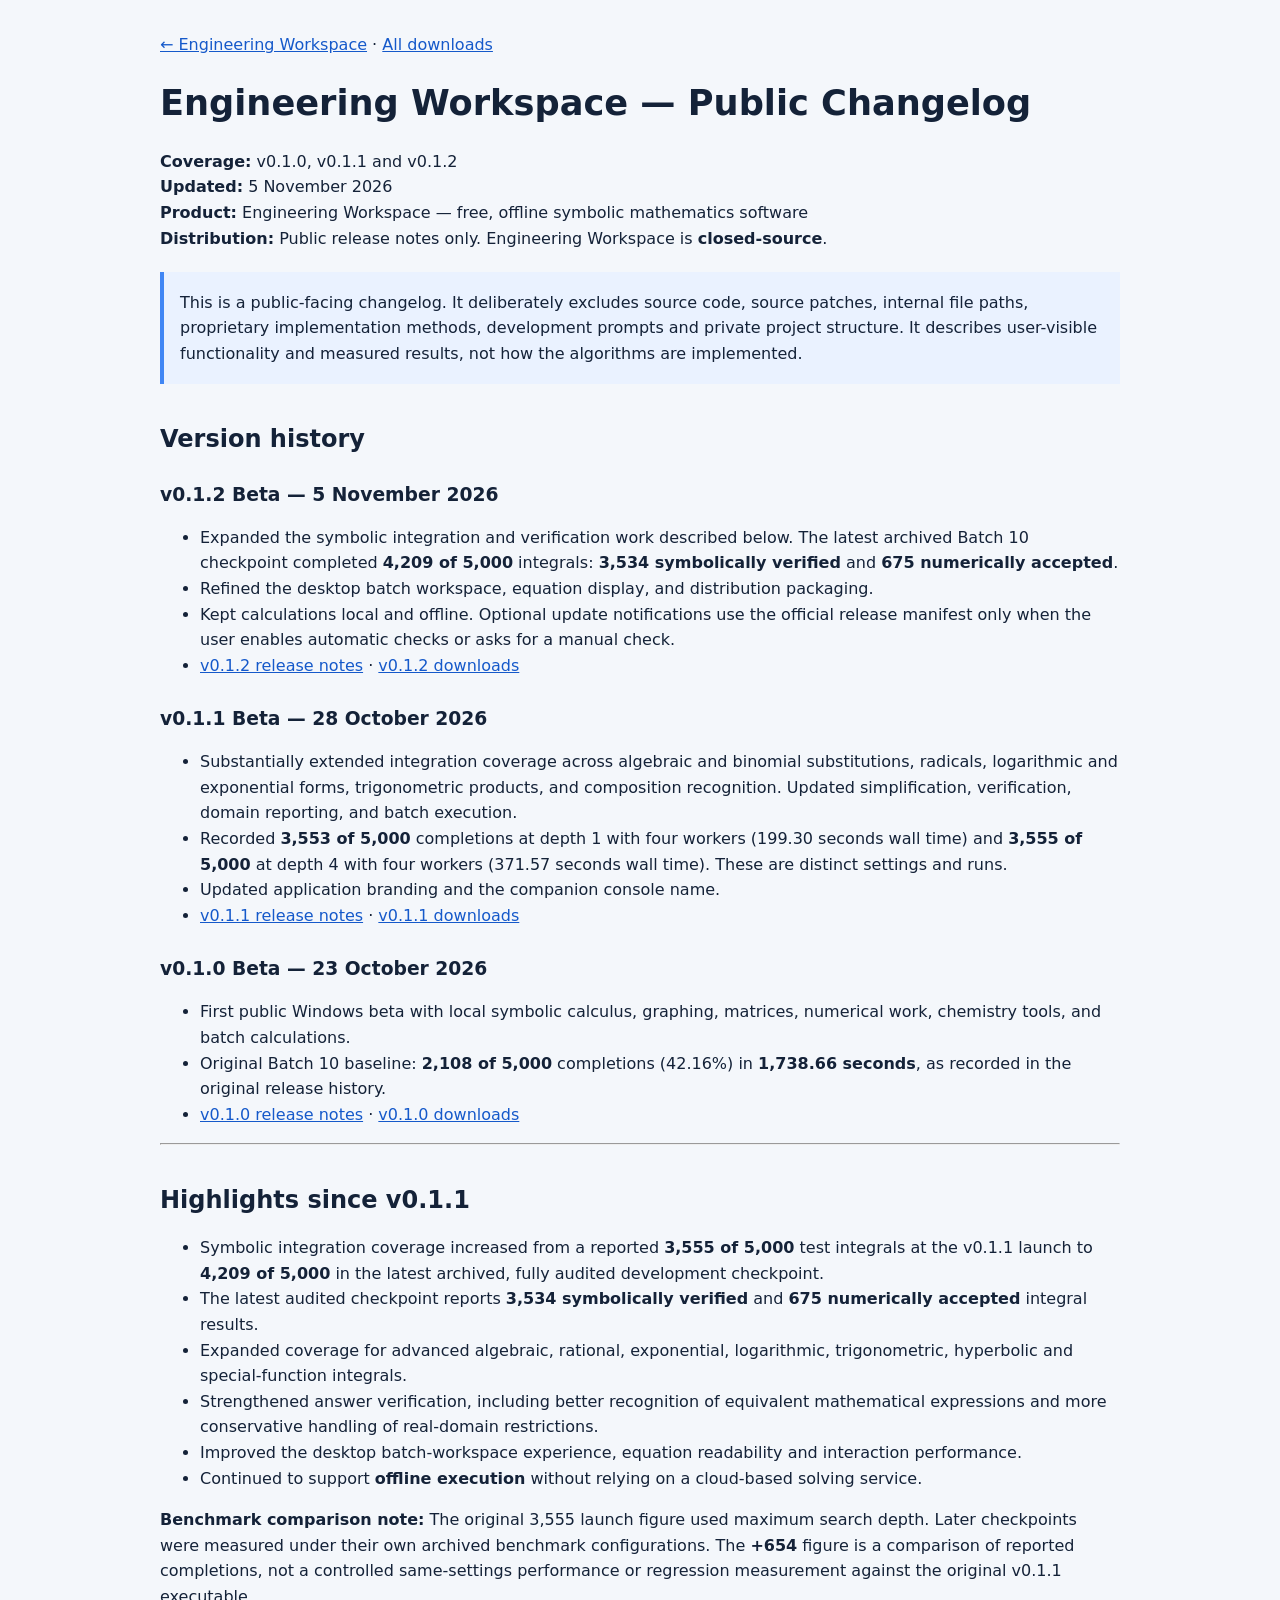
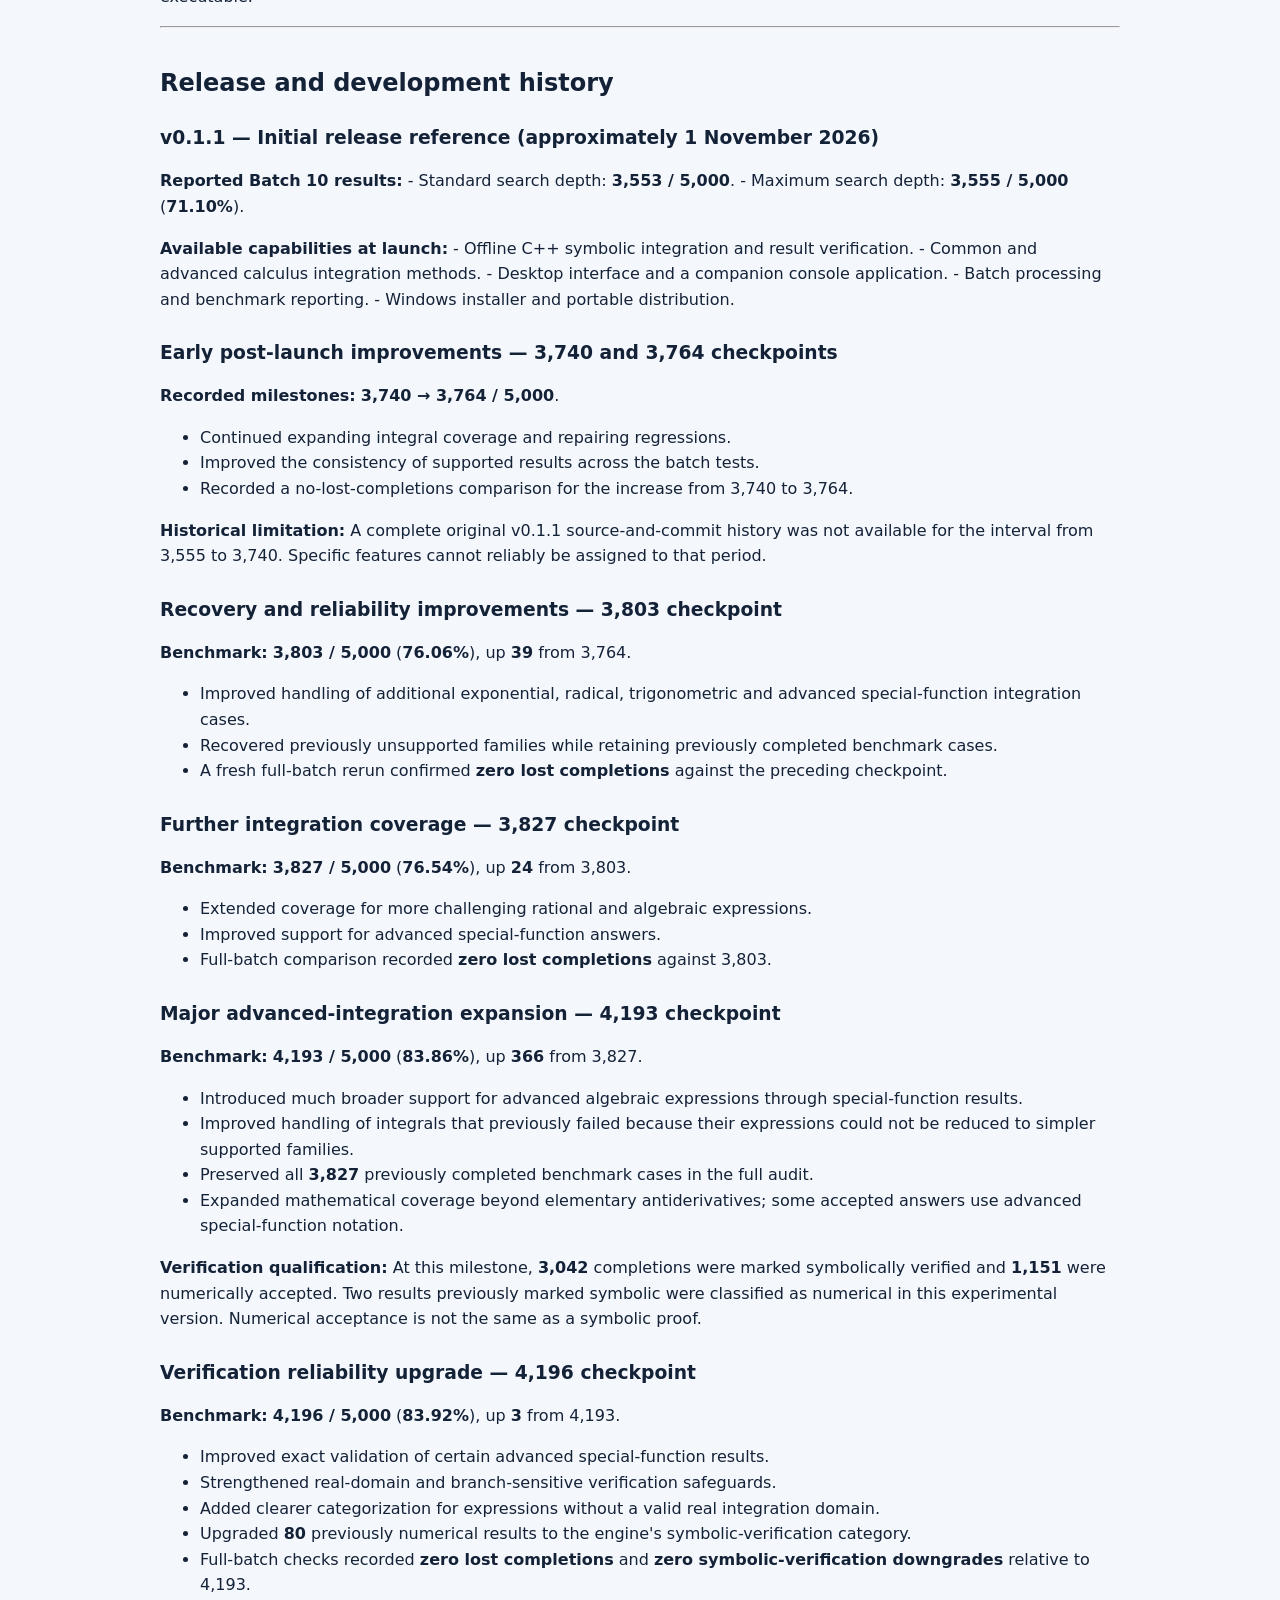
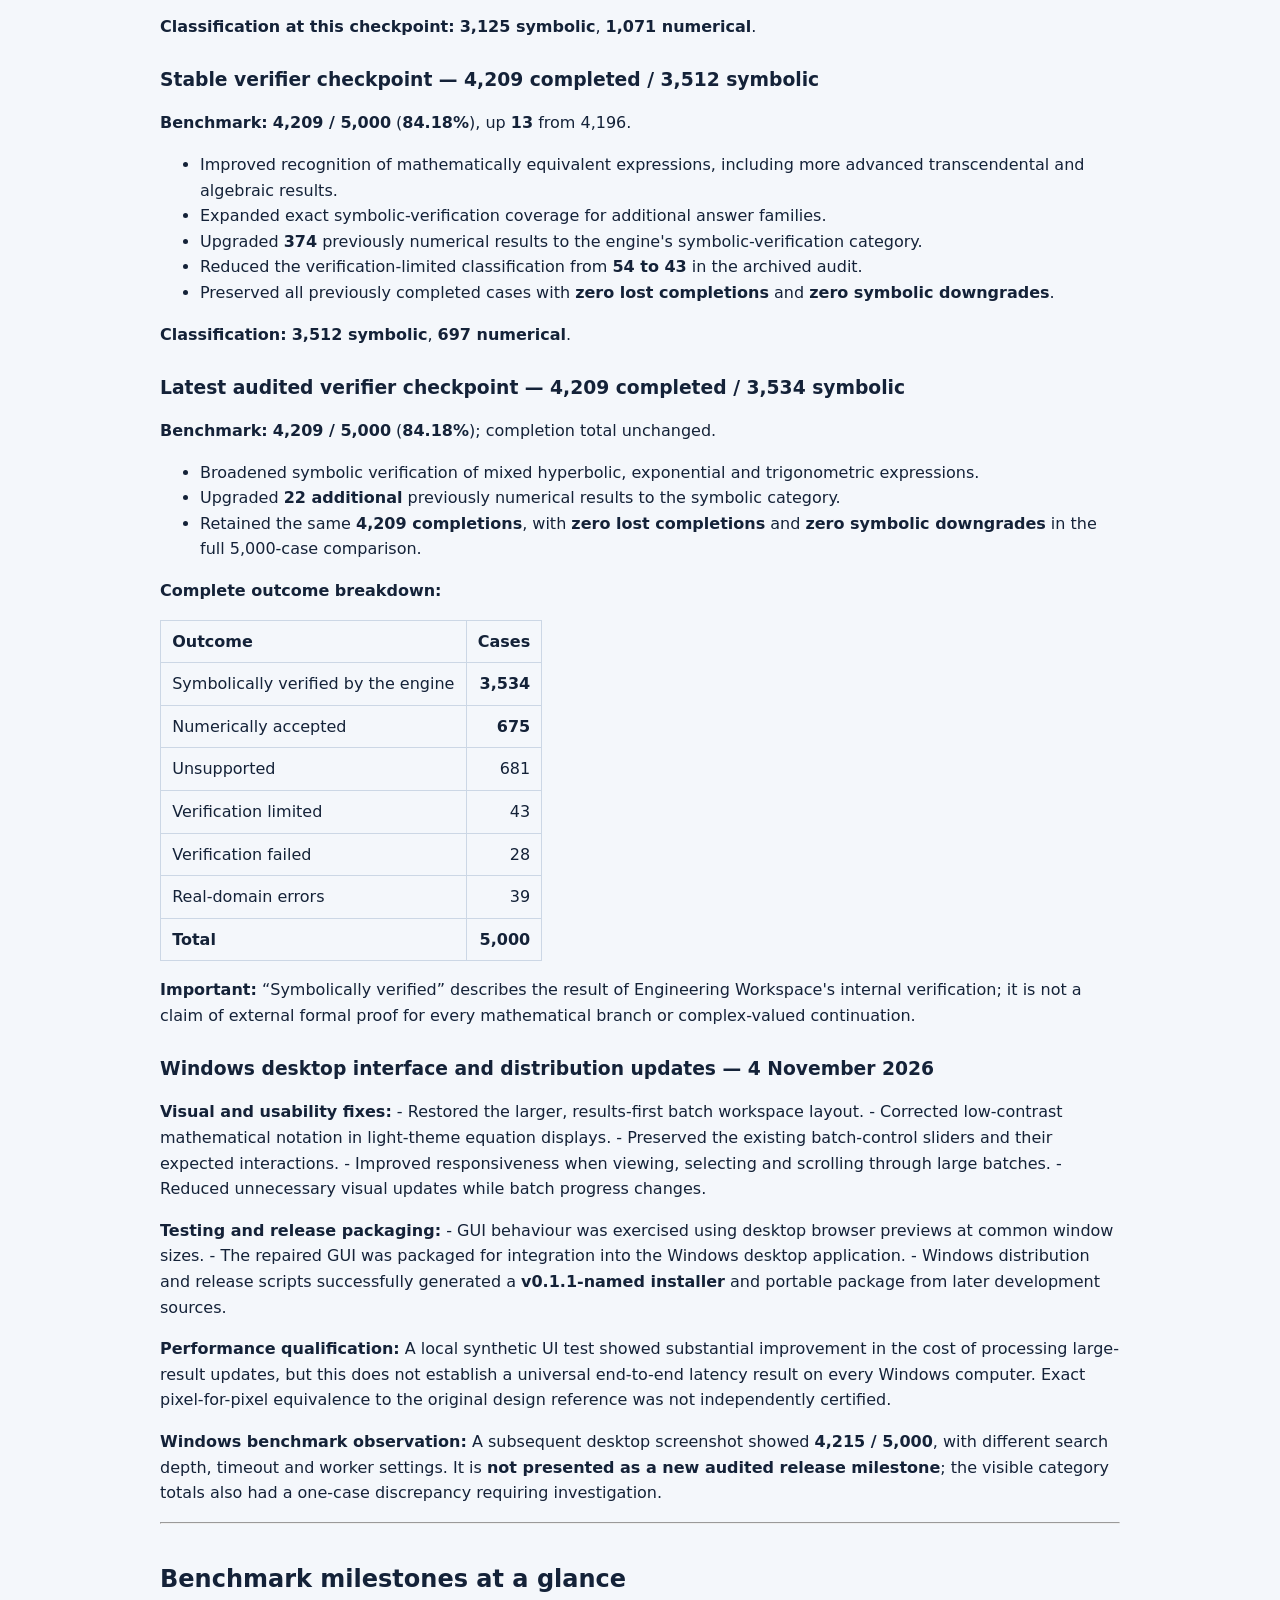
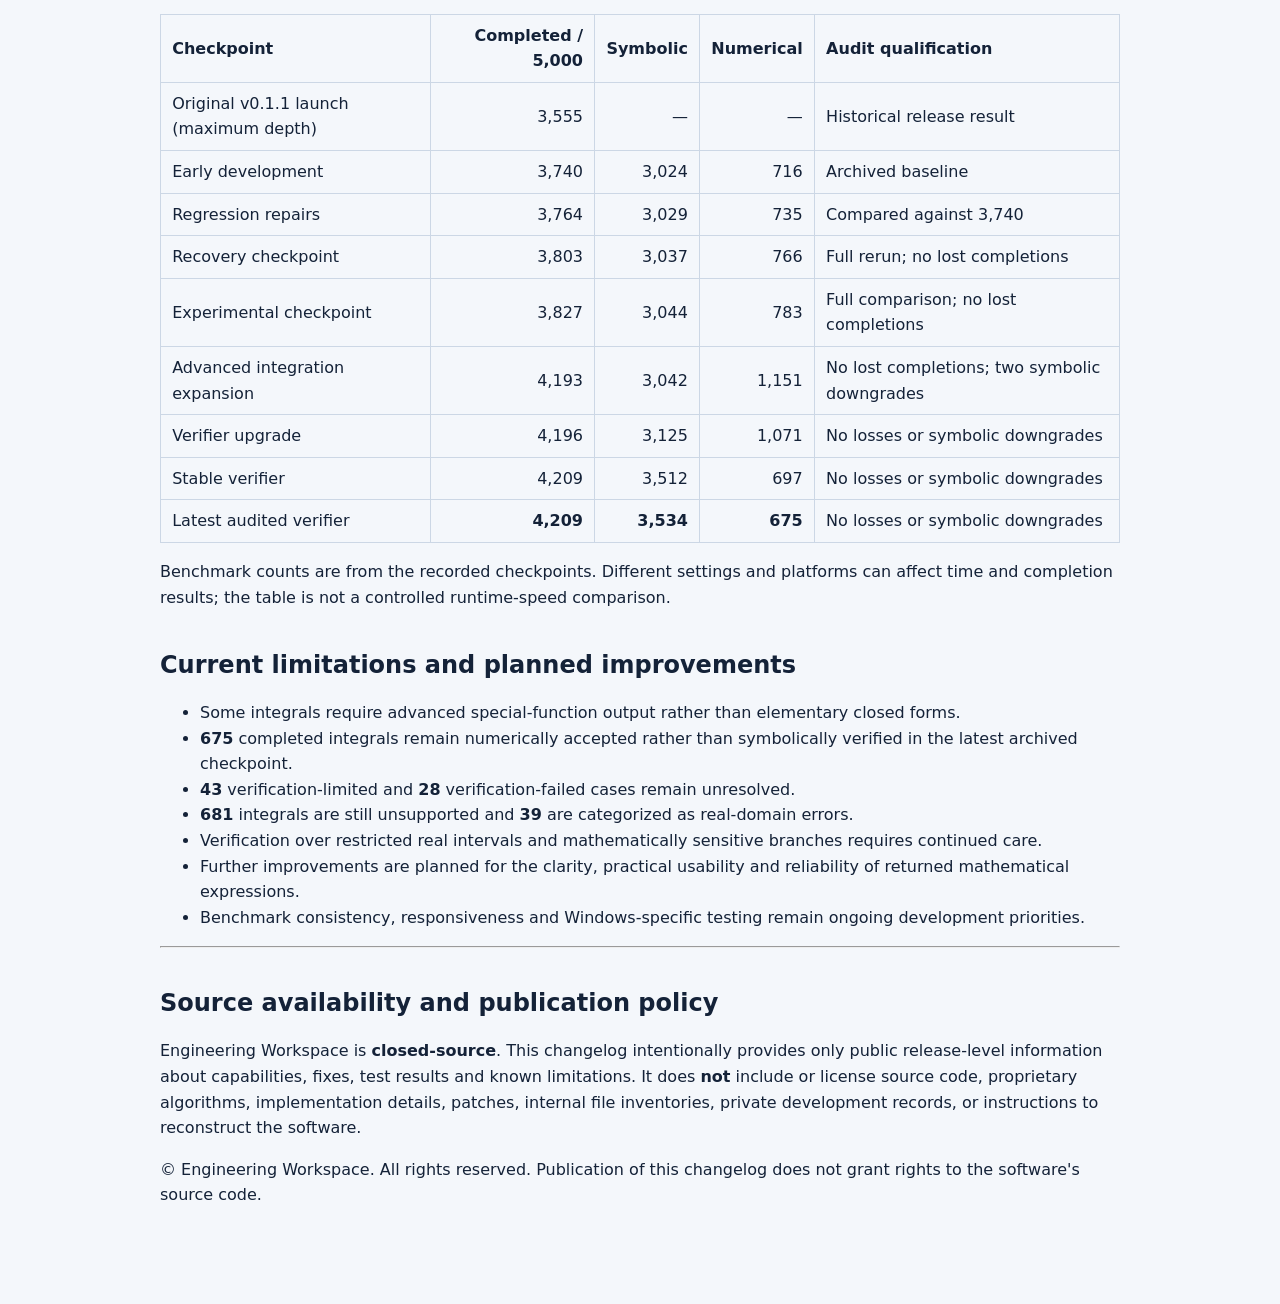
==== docs/changelog/index.html @ 8492013a "Publish complete three-version changelog page" ====
<!doctype html><html lang="en"><head><meta charset="utf-8">
<meta name="viewport" content="width=device-width, initial-scale=1">
<title>Engineering Workspace version history</title>
<meta name="description" content="Engineering Workspace release history and changelogs for v0.1.0, v0.1.1 and v0.1.2.">
<style>body{margin:0;background:#f4f7fb;color:#142238;font:16px/1.6 system-ui,Segoe UI,sans-serif}
main{max-width:960px;margin:auto;padding:32px 20px 80px}a{color:#1559ca}h1,h2,h3{line-height:1.25}
h1{font-size:2.2rem}h2{margin-top:2.5rem}h3{margin-top:1.8rem}
blockquote{margin:1.3rem 0;padding:.1rem 1rem;border-left:4px solid #4086f4;background:#eaf2ff}
table{border-collapse:collapse;display:block;overflow:auto;width:100%}th,td{padding:.5rem .7rem;border:1px solid #ccd7e5;text-align:left}
nav{margin-bottom:1.4rem}code{overflow-wrap:anywhere}@media(max-width:600px){main{padding:20px 16px 50px}h1{font-size:1.8rem}}</style>
</head><body><main><nav><a href="/">← Engineering Workspace</a> · <a href="https://github.com/C-NAUDE/Engineering-Workspace-Releases/releases">All downloads</a></nav>
<h1>Engineering Workspace — Public Changelog</h1>
<p><strong>Coverage:</strong> v0.1.0, v0.1.1 and v0.1.2<br />
<strong>Updated:</strong> 5 November 2026<br />
<strong>Product:</strong> Engineering Workspace — free, offline symbolic mathematics software<br />
<strong>Distribution:</strong> Public release notes only. Engineering Workspace is <strong>closed-source</strong>.</p>
<blockquote>
<p>This is a public-facing changelog. It deliberately excludes source code, source patches, internal file paths, proprietary implementation methods, development prompts and private project structure. It describes user-visible functionality and measured results, not how the algorithms are implemented.</p>
</blockquote>
<h2>Version history</h2>
<h3>v0.1.2 Beta — 5 November 2026</h3>
<ul>
<li>Expanded the symbolic integration and verification work described below. The latest archived Batch 10 checkpoint completed <strong>4,209 of 5,000</strong> integrals: <strong>3,534 symbolically verified</strong> and <strong>675 numerically accepted</strong>.</li>
<li>Refined the desktop batch workspace, equation display, and distribution packaging.</li>
<li>Kept calculations local and offline. Optional update notifications use the official release manifest only when the user enables automatic checks or asks for a manual check.</li>
<li><a href="https://github.com/C-NAUDE/Engineering-Workspace-Releases/blob/main/RELEASE-NOTES-v0.1.2.md">v0.1.2 release notes</a> · <a href="https://github.com/C-NAUDE/Engineering-Workspace-Releases/releases/tag/v0.1.2">v0.1.2 downloads</a></li>
</ul>
<h3>v0.1.1 Beta — 28 October 2026</h3>
<ul>
<li>Substantially extended integration coverage across algebraic and binomial substitutions, radicals, logarithmic and exponential forms, trigonometric products, and composition recognition. Updated simplification, verification, domain reporting, and batch execution.</li>
<li>Recorded <strong>3,553 of 5,000</strong> completions at depth 1 with four workers (199.30 seconds wall time) and <strong>3,555 of 5,000</strong> at depth 4 with four workers (371.57 seconds wall time). These are distinct settings and runs.</li>
<li>Updated application branding and the companion console name.</li>
<li><a href="https://github.com/C-NAUDE/Engineering-Workspace-Releases/blob/main/RELEASE-NOTES-v0.1.1.md">v0.1.1 release notes</a> · <a href="https://github.com/C-NAUDE/Engineering-Workspace-Releases/releases/tag/v0.1.1">v0.1.1 downloads</a></li>
</ul>
<h3>v0.1.0 Beta — 23 October 2026</h3>
<ul>
<li>First public Windows beta with local symbolic calculus, graphing, matrices, numerical work, chemistry tools, and batch calculations.</li>
<li>Original Batch 10 baseline: <strong>2,108 of 5,000</strong> completions (42.16%) in <strong>1,738.66 seconds</strong>, as recorded in the original release history.</li>
<li><a href="https://github.com/C-NAUDE/Engineering-Workspace-Releases/blob/main/RELEASE-NOTES-v0.1.0.md">v0.1.0 release notes</a> · <a href="https://github.com/C-NAUDE/Engineering-Workspace-Releases/releases/tag/v0.1.0">v0.1.0 downloads</a></li>
</ul>
<hr />
<h2>Highlights since v0.1.1</h2>
<ul>
<li>Symbolic integration coverage increased from a reported <strong>3,555 of 5,000</strong> test integrals at the v0.1.1 launch to <strong>4,209 of 5,000</strong> in the latest archived, fully audited development checkpoint.</li>
<li>The latest audited checkpoint reports <strong>3,534 symbolically verified</strong> and <strong>675 numerically accepted</strong> integral results.</li>
<li>Expanded coverage for advanced algebraic, rational, exponential, logarithmic, trigonometric, hyperbolic and special-function integrals.</li>
<li>Strengthened answer verification, including better recognition of equivalent mathematical expressions and more conservative handling of real-domain restrictions.</li>
<li>Improved the desktop batch-workspace experience, equation readability and interaction performance.</li>
<li>Continued to support <strong>offline execution</strong> without relying on a cloud-based solving service.</li>
</ul>
<p><strong>Benchmark comparison note:</strong> The original 3,555 launch figure used maximum search depth. Later checkpoints were measured under their own archived benchmark configurations. The <strong>+654</strong> figure is a comparison of reported completions, not a controlled same-settings performance or regression measurement against the original v0.1.1 executable.</p>
<hr />
<h2>Release and development history</h2>
<h3>v0.1.1 — Initial release reference (approximately 1 November 2026)</h3>
<p><strong>Reported Batch 10 results:</strong>
- Standard search depth: <strong>3,553 / 5,000</strong>.
- Maximum search depth: <strong>3,555 / 5,000</strong> (<strong>71.10%</strong>).</p>
<p><strong>Available capabilities at launch:</strong>
- Offline C++ symbolic integration and result verification.
- Common and advanced calculus integration methods.
- Desktop interface and a companion console application.
- Batch processing and benchmark reporting.
- Windows installer and portable distribution.</p>
<h3>Early post-launch improvements — 3,740 and 3,764 checkpoints</h3>
<p><strong>Recorded milestones:</strong> <strong>3,740 → 3,764 / 5,000</strong>.</p>
<ul>
<li>Continued expanding integral coverage and repairing regressions.</li>
<li>Improved the consistency of supported results across the batch tests.</li>
<li>Recorded a no-lost-completions comparison for the increase from 3,740 to 3,764.</li>
</ul>
<p><strong>Historical limitation:</strong> A complete original v0.1.1 source-and-commit history was not available for the interval from 3,555 to 3,740. Specific features cannot reliably be assigned to that period.</p>
<h3>Recovery and reliability improvements — 3,803 checkpoint</h3>
<p><strong>Benchmark:</strong> <strong>3,803 / 5,000</strong> (<strong>76.06%</strong>), up <strong>39</strong> from 3,764.</p>
<ul>
<li>Improved handling of additional exponential, radical, trigonometric and advanced special-function integration cases.</li>
<li>Recovered previously unsupported families while retaining previously completed benchmark cases.</li>
<li>A fresh full-batch rerun confirmed <strong>zero lost completions</strong> against the preceding checkpoint.</li>
</ul>
<h3>Further integration coverage — 3,827 checkpoint</h3>
<p><strong>Benchmark:</strong> <strong>3,827 / 5,000</strong> (<strong>76.54%</strong>), up <strong>24</strong> from 3,803.</p>
<ul>
<li>Extended coverage for more challenging rational and algebraic expressions.</li>
<li>Improved support for advanced special-function answers.</li>
<li>Full-batch comparison recorded <strong>zero lost completions</strong> against 3,803.</li>
</ul>
<h3>Major advanced-integration expansion — 4,193 checkpoint</h3>
<p><strong>Benchmark:</strong> <strong>4,193 / 5,000</strong> (<strong>83.86%</strong>), up <strong>366</strong> from 3,827.</p>
<ul>
<li>Introduced much broader support for advanced algebraic expressions through special-function results.</li>
<li>Improved handling of integrals that previously failed because their expressions could not be reduced to simpler supported families.</li>
<li>Preserved all <strong>3,827</strong> previously completed benchmark cases in the full audit.</li>
<li>Expanded mathematical coverage beyond elementary antiderivatives; some accepted answers use advanced special-function notation.</li>
</ul>
<p><strong>Verification qualification:</strong> At this milestone, <strong>3,042</strong> completions were marked symbolically verified and <strong>1,151</strong> were numerically accepted. Two results previously marked symbolic were classified as numerical in this experimental version. Numerical acceptance is not the same as a symbolic proof.</p>
<h3>Verification reliability upgrade — 4,196 checkpoint</h3>
<p><strong>Benchmark:</strong> <strong>4,196 / 5,000</strong> (<strong>83.92%</strong>), up <strong>3</strong> from 4,193.</p>
<ul>
<li>Improved exact validation of certain advanced special-function results.</li>
<li>Strengthened real-domain and branch-sensitive verification safeguards.</li>
<li>Added clearer categorization for expressions without a valid real integration domain.</li>
<li>Upgraded <strong>80</strong> previously numerical results to the engine's symbolic-verification category.</li>
<li>Full-batch checks recorded <strong>zero lost completions</strong> and <strong>zero symbolic-verification downgrades</strong> relative to 4,193.</li>
</ul>
<p><strong>Classification at this checkpoint:</strong> <strong>3,125 symbolic</strong>, <strong>1,071 numerical</strong>.</p>
<h3>Stable verifier checkpoint — 4,209 completed / 3,512 symbolic</h3>
<p><strong>Benchmark:</strong> <strong>4,209 / 5,000</strong> (<strong>84.18%</strong>), up <strong>13</strong> from 4,196.</p>
<ul>
<li>Improved recognition of mathematically equivalent expressions, including more advanced transcendental and algebraic results.</li>
<li>Expanded exact symbolic-verification coverage for additional answer families.</li>
<li>Upgraded <strong>374</strong> previously numerical results to the engine's symbolic-verification category.</li>
<li>Reduced the verification-limited classification from <strong>54 to 43</strong> in the archived audit.</li>
<li>Preserved all previously completed cases with <strong>zero lost completions</strong> and <strong>zero symbolic downgrades</strong>.</li>
</ul>
<p><strong>Classification:</strong> <strong>3,512 symbolic</strong>, <strong>697 numerical</strong>.</p>
<h3>Latest audited verifier checkpoint — 4,209 completed / 3,534 symbolic</h3>
<p><strong>Benchmark:</strong> <strong>4,209 / 5,000</strong> (<strong>84.18%</strong>); completion total unchanged.</p>
<ul>
<li>Broadened symbolic verification of mixed hyperbolic, exponential and trigonometric expressions.</li>
<li>Upgraded <strong>22 additional</strong> previously numerical results to the symbolic category.</li>
<li>Retained the same <strong>4,209 completions</strong>, with <strong>zero lost completions</strong> and <strong>zero symbolic downgrades</strong> in the full 5,000-case comparison.</li>
</ul>
<p><strong>Complete outcome breakdown:</strong></p>
<table>
<thead>
<tr>
<th>Outcome</th>
<th style="text-align: right;">Cases</th>
</tr>
</thead>
<tbody>
<tr>
<td>Symbolically verified by the engine</td>
<td style="text-align: right;"><strong>3,534</strong></td>
</tr>
<tr>
<td>Numerically accepted</td>
<td style="text-align: right;"><strong>675</strong></td>
</tr>
<tr>
<td>Unsupported</td>
<td style="text-align: right;">681</td>
</tr>
<tr>
<td>Verification limited</td>
<td style="text-align: right;">43</td>
</tr>
<tr>
<td>Verification failed</td>
<td style="text-align: right;">28</td>
</tr>
<tr>
<td>Real-domain errors</td>
<td style="text-align: right;">39</td>
</tr>
<tr>
<td><strong>Total</strong></td>
<td style="text-align: right;"><strong>5,000</strong></td>
</tr>
</tbody>
</table>
<p><strong>Important:</strong> “Symbolically verified” describes the result of Engineering Workspace's internal verification; it is not a claim of external formal proof for every mathematical branch or complex-valued continuation.</p>
<h3>Windows desktop interface and distribution updates — 4 November 2026</h3>
<p><strong>Visual and usability fixes:</strong>
- Restored the larger, results-first batch workspace layout.
- Corrected low-contrast mathematical notation in light-theme equation displays.
- Preserved the existing batch-control sliders and their expected interactions.
- Improved responsiveness when viewing, selecting and scrolling through large batches.
- Reduced unnecessary visual updates while batch progress changes.</p>
<p><strong>Testing and release packaging:</strong>
- GUI behaviour was exercised using desktop browser previews at common window sizes.
- The repaired GUI was packaged for integration into the Windows desktop application.
- Windows distribution and release scripts successfully generated a <strong>v0.1.1-named installer</strong> and portable package from later development sources.</p>
<p><strong>Performance qualification:</strong> A local synthetic UI test showed substantial improvement in the cost of processing large-result updates, but this does not establish a universal end-to-end latency result on every Windows computer. Exact pixel-for-pixel equivalence to the original design reference was not independently certified.</p>
<p><strong>Windows benchmark observation:</strong> A subsequent desktop screenshot showed <strong>4,215 / 5,000</strong>, with different search depth, timeout and worker settings. It is <strong>not presented as a new audited release milestone</strong>; the visible category totals also had a one-case discrepancy requiring investigation.</p>
<hr />
<h2>Benchmark milestones at a glance</h2>
<table>
<thead>
<tr>
<th>Checkpoint</th>
<th style="text-align: right;">Completed / 5,000</th>
<th style="text-align: right;">Symbolic</th>
<th style="text-align: right;">Numerical</th>
<th>Audit qualification</th>
</tr>
</thead>
<tbody>
<tr>
<td>Original v0.1.1 launch (maximum depth)</td>
<td style="text-align: right;">3,555</td>
<td style="text-align: right;">—</td>
<td style="text-align: right;">—</td>
<td>Historical release result</td>
</tr>
<tr>
<td>Early development</td>
<td style="text-align: right;">3,740</td>
<td style="text-align: right;">3,024</td>
<td style="text-align: right;">716</td>
<td>Archived baseline</td>
</tr>
<tr>
<td>Regression repairs</td>
<td style="text-align: right;">3,764</td>
<td style="text-align: right;">3,029</td>
<td style="text-align: right;">735</td>
<td>Compared against 3,740</td>
</tr>
<tr>
<td>Recovery checkpoint</td>
<td style="text-align: right;">3,803</td>
<td style="text-align: right;">3,037</td>
<td style="text-align: right;">766</td>
<td>Full rerun; no lost completions</td>
</tr>
<tr>
<td>Experimental checkpoint</td>
<td style="text-align: right;">3,827</td>
<td style="text-align: right;">3,044</td>
<td style="text-align: right;">783</td>
<td>Full comparison; no lost completions</td>
</tr>
<tr>
<td>Advanced integration expansion</td>
<td style="text-align: right;">4,193</td>
<td style="text-align: right;">3,042</td>
<td style="text-align: right;">1,151</td>
<td>No lost completions; two symbolic downgrades</td>
</tr>
<tr>
<td>Verifier upgrade</td>
<td style="text-align: right;">4,196</td>
<td style="text-align: right;">3,125</td>
<td style="text-align: right;">1,071</td>
<td>No losses or symbolic downgrades</td>
</tr>
<tr>
<td>Stable verifier</td>
<td style="text-align: right;">4,209</td>
<td style="text-align: right;">3,512</td>
<td style="text-align: right;">697</td>
<td>No losses or symbolic downgrades</td>
</tr>
<tr>
<td>Latest audited verifier</td>
<td style="text-align: right;"><strong>4,209</strong></td>
<td style="text-align: right;"><strong>3,534</strong></td>
<td style="text-align: right;"><strong>675</strong></td>
<td>No losses or symbolic downgrades</td>
</tr>
</tbody>
</table>
<p>Benchmark counts are from the recorded checkpoints. Different settings and platforms can affect time and completion results; the table is not a controlled runtime-speed comparison.</p>
<h2>Current limitations and planned improvements</h2>
<ul>
<li>Some integrals require advanced special-function output rather than elementary closed forms.</li>
<li><strong>675</strong> completed integrals remain numerically accepted rather than symbolically verified in the latest archived checkpoint.</li>
<li><strong>43</strong> verification-limited and <strong>28</strong> verification-failed cases remain unresolved.</li>
<li><strong>681</strong> integrals are still unsupported and <strong>39</strong> are categorized as real-domain errors.</li>
<li>Verification over restricted real intervals and mathematically sensitive branches requires continued care.</li>
<li>Further improvements are planned for the clarity, practical usability and reliability of returned mathematical expressions.</li>
<li>Benchmark consistency, responsiveness and Windows-specific testing remain ongoing development priorities.</li>
</ul>
<hr />
<h2>Source availability and publication policy</h2>
<p>Engineering Workspace is <strong>closed-source</strong>. This changelog intentionally provides only public release-level information about capabilities, fixes, test results and known limitations. It does <strong>not</strong> include or license source code, proprietary algorithms, implementation details, patches, internal file inventories, private development records, or instructions to reconstruct the software.</p>
<p>© Engineering Workspace. All rights reserved. Publication of this changelog does not grant rights to the software's source code.</p></main></body></html>
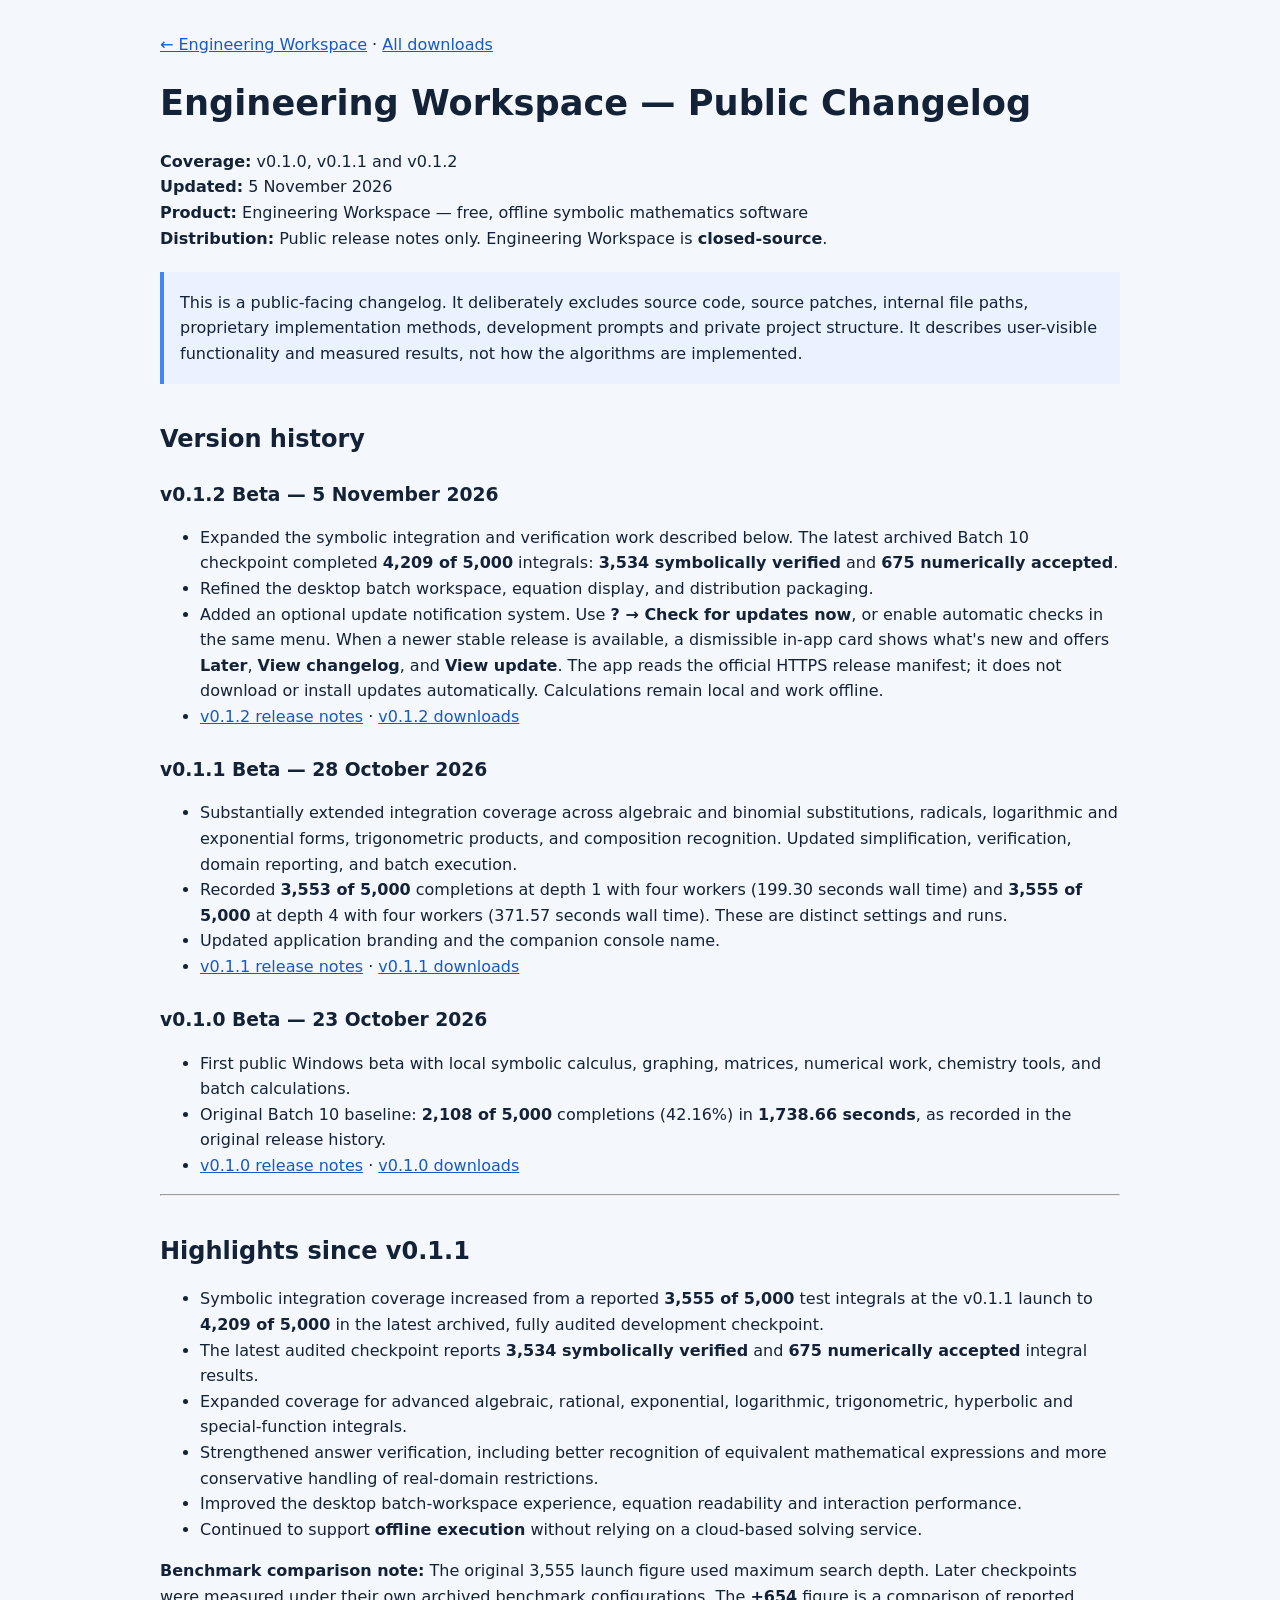
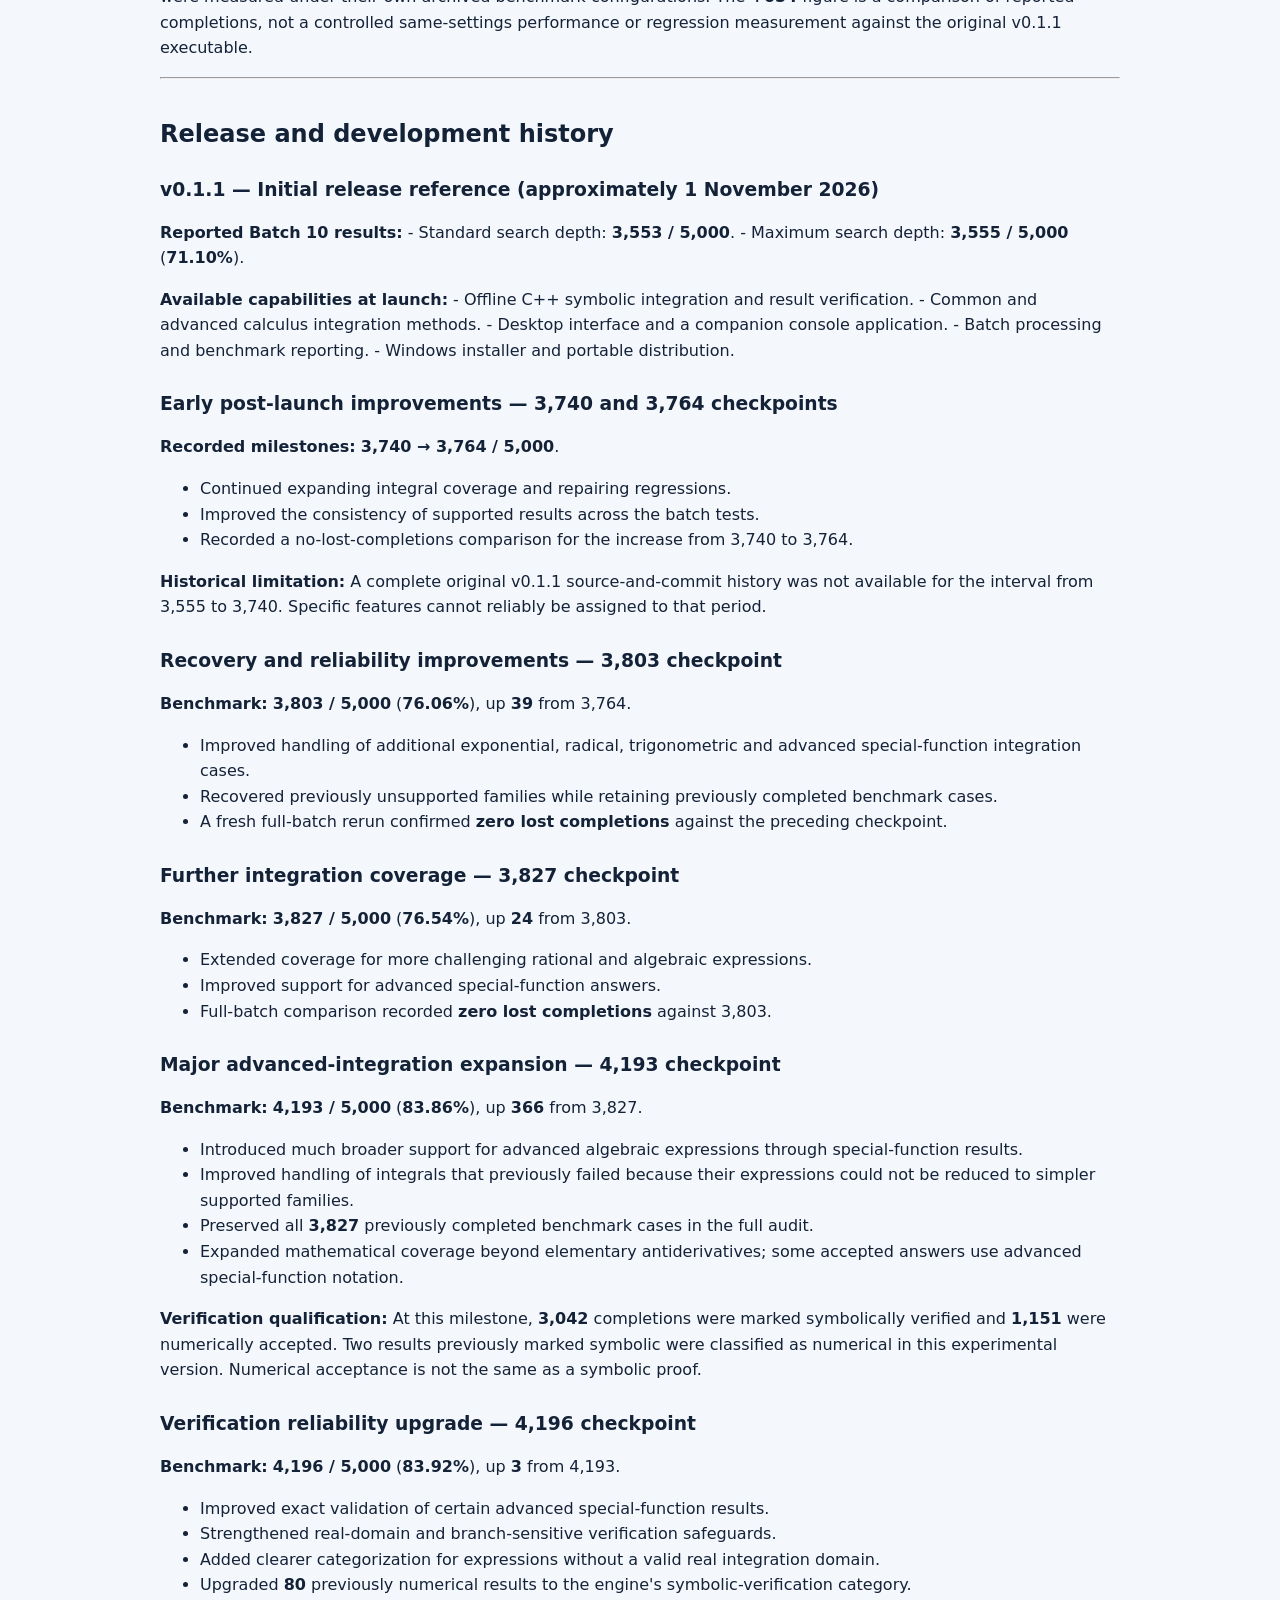
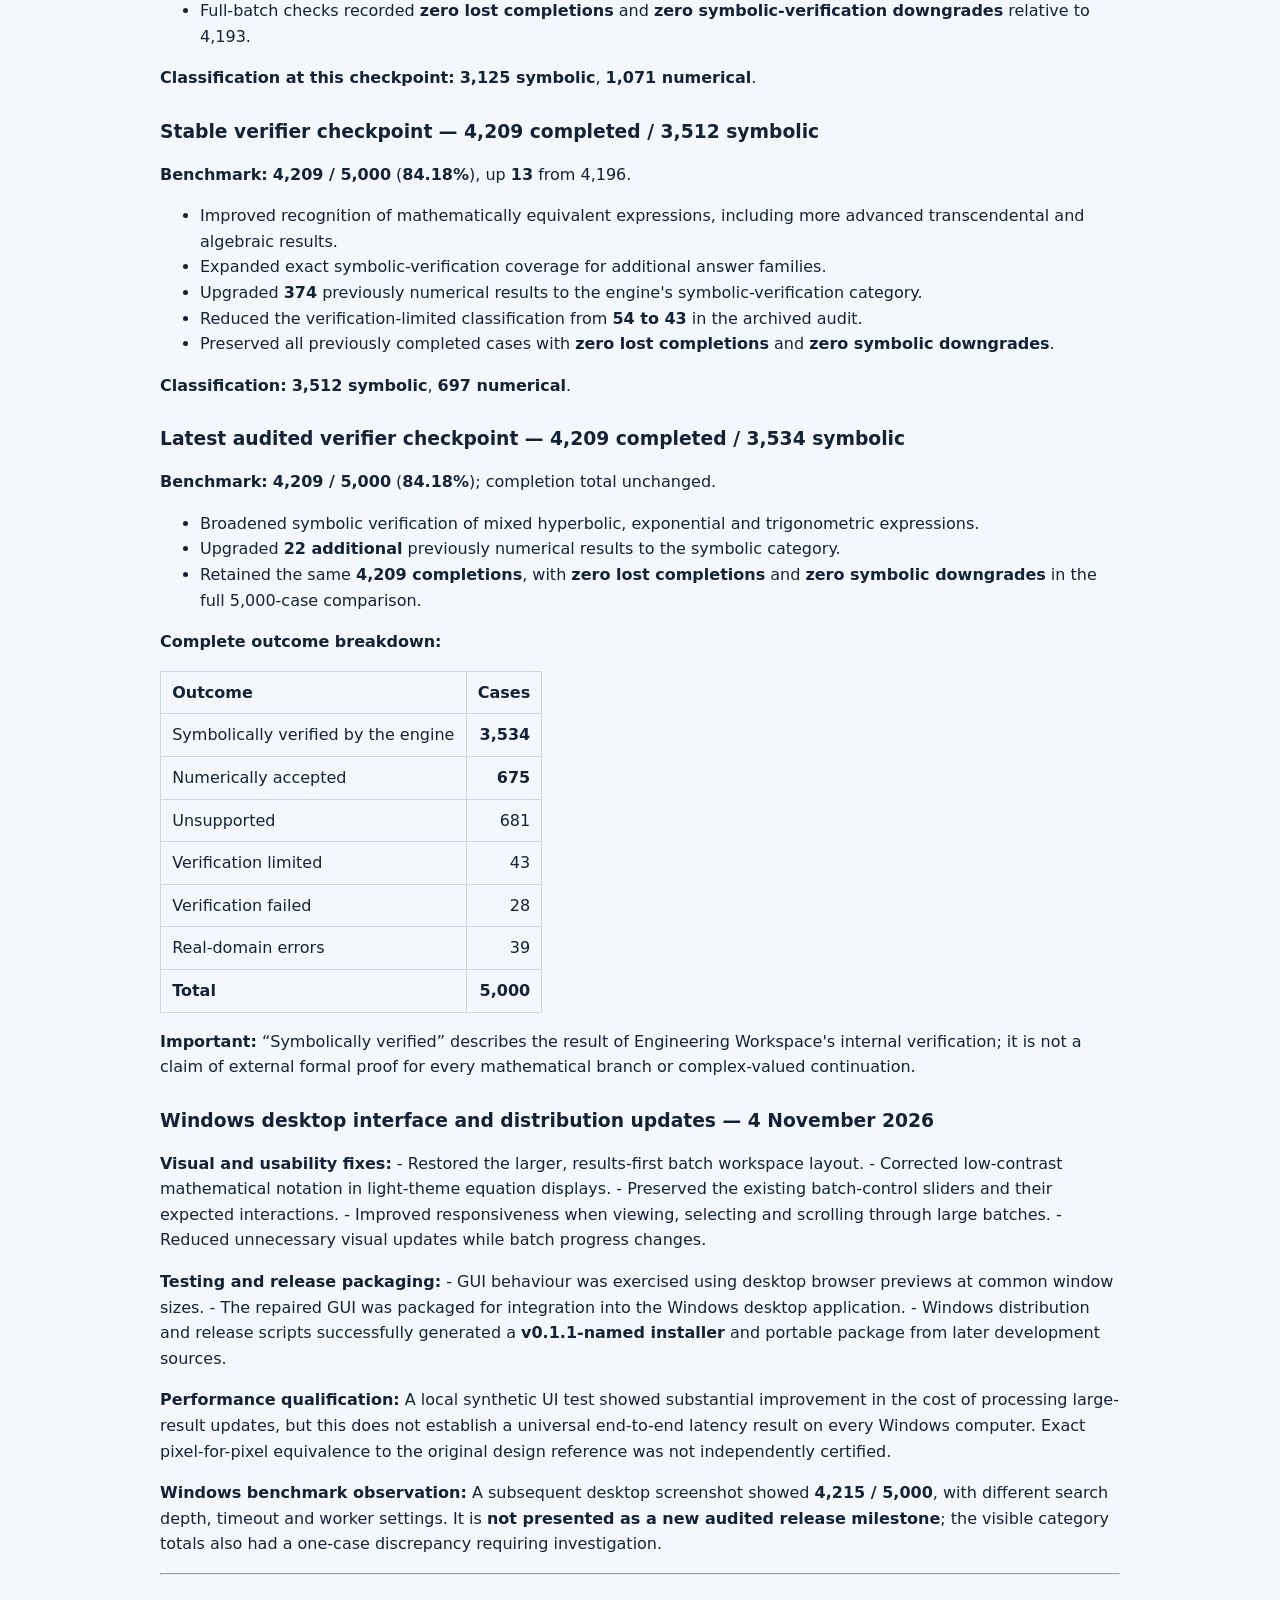
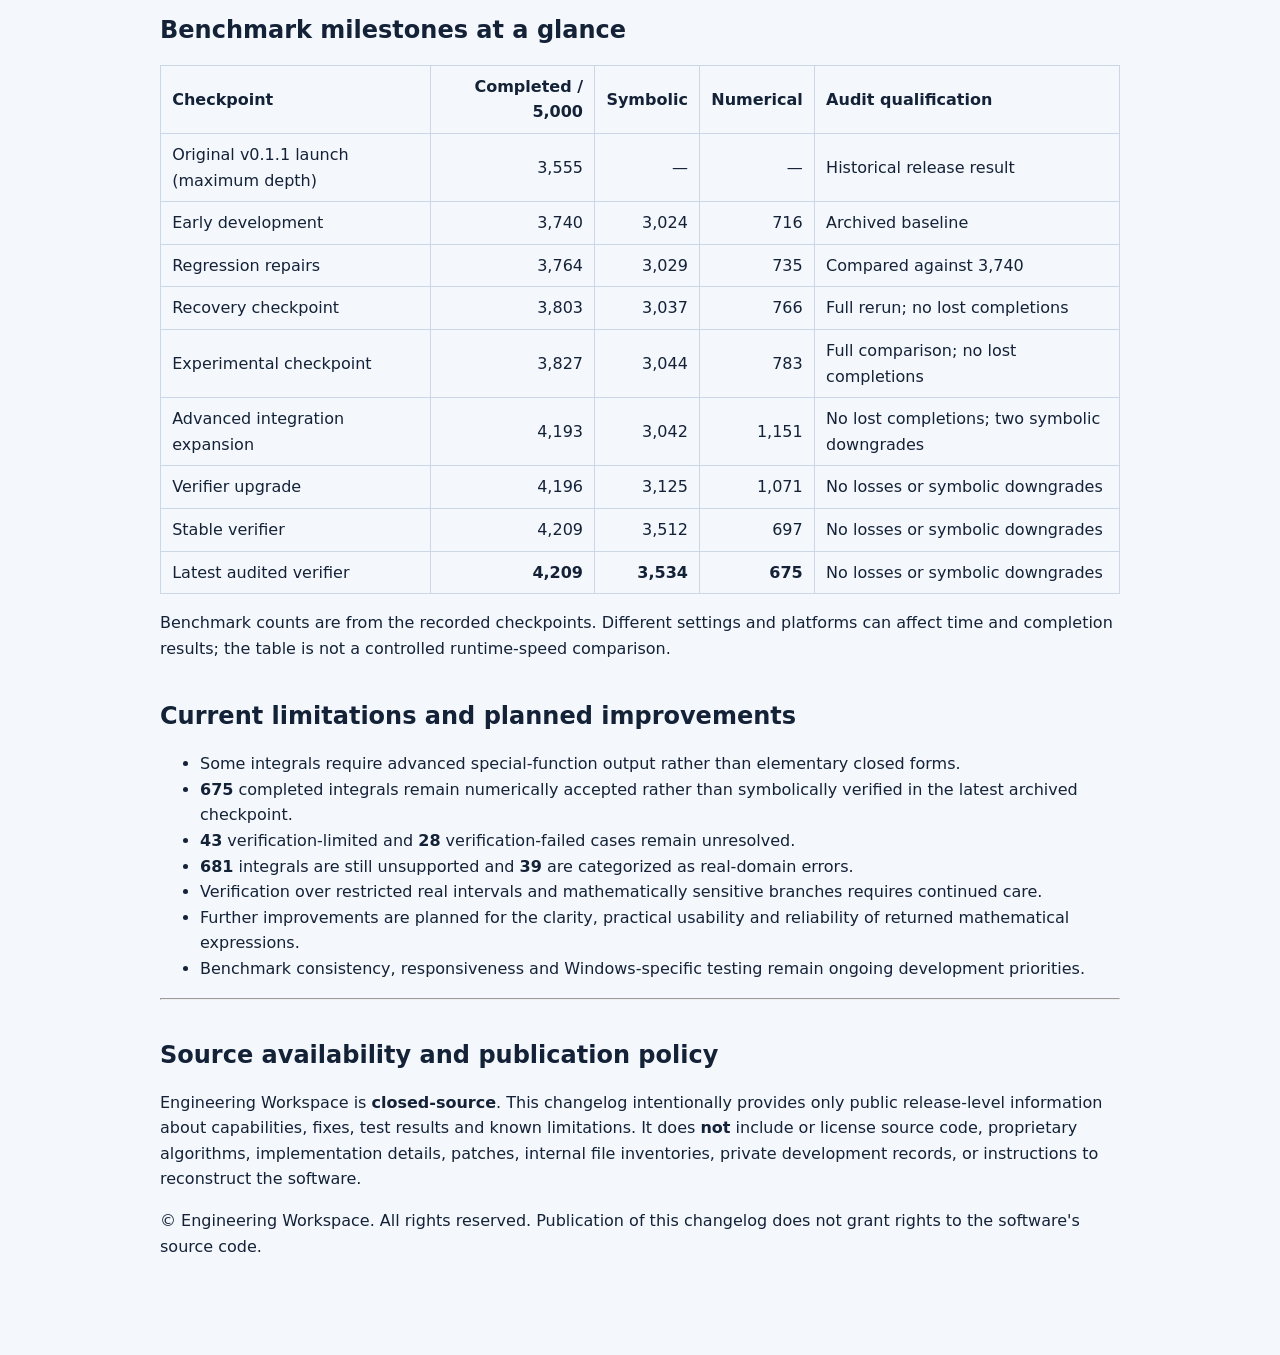
==== commit 00f05e5f: "Document in-app update notification system" ====
--- a/docs/changelog/index.html
+++ b/docs/changelog/index.html
@@ -22,7 +22,7 @@
 <ul>
 <li>Expanded the symbolic integration and verification work described below. The latest archived Batch 10 checkpoint completed <strong>4,209 of 5,000</strong> integrals: <strong>3,534 symbolically verified</strong> and <strong>675 numerically accepted</strong>.</li>
 <li>Refined the desktop batch workspace, equation display, and distribution packaging.</li>
-<li>Kept calculations local and offline. Optional update notifications use the official release manifest only when the user enables automatic checks or asks for a manual check.</li>
+<li>Added an optional update notification system. Use <strong>? → Check for updates now</strong>, or enable automatic checks in the same menu. When a newer stable release is available, a dismissible in-app card shows what's new and offers <strong>Later</strong>, <strong>View changelog</strong>, and <strong>View update</strong>. The app reads the official HTTPS release manifest; it does not download or install updates automatically. Calculations remain local and work offline.</li>
 <li><a href="https://github.com/C-NAUDE/Engineering-Workspace-Releases/blob/main/RELEASE-NOTES-v0.1.2.md">v0.1.2 release notes</a> · <a href="https://github.com/C-NAUDE/Engineering-Workspace-Releases/releases/tag/v0.1.2">v0.1.2 downloads</a></li>
 </ul>
 <h3>v0.1.1 Beta — 28 October 2026</h3>
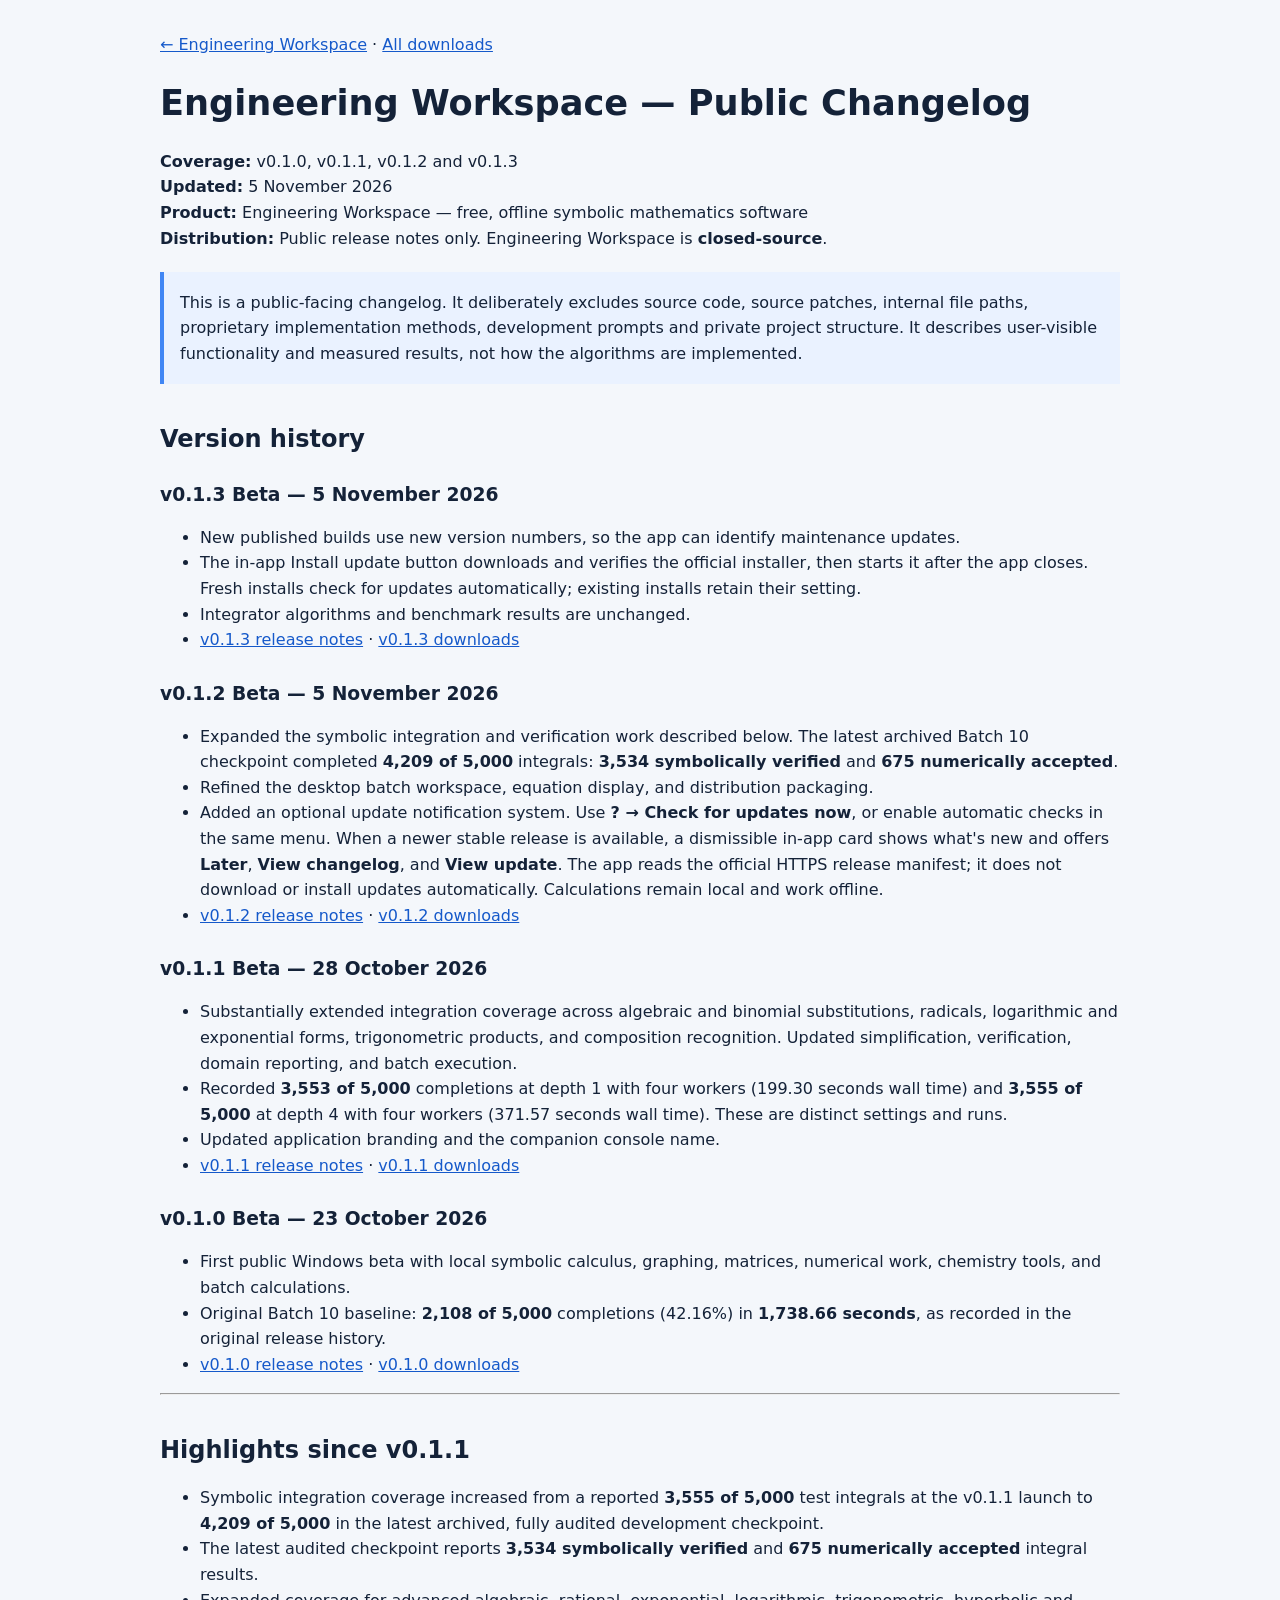
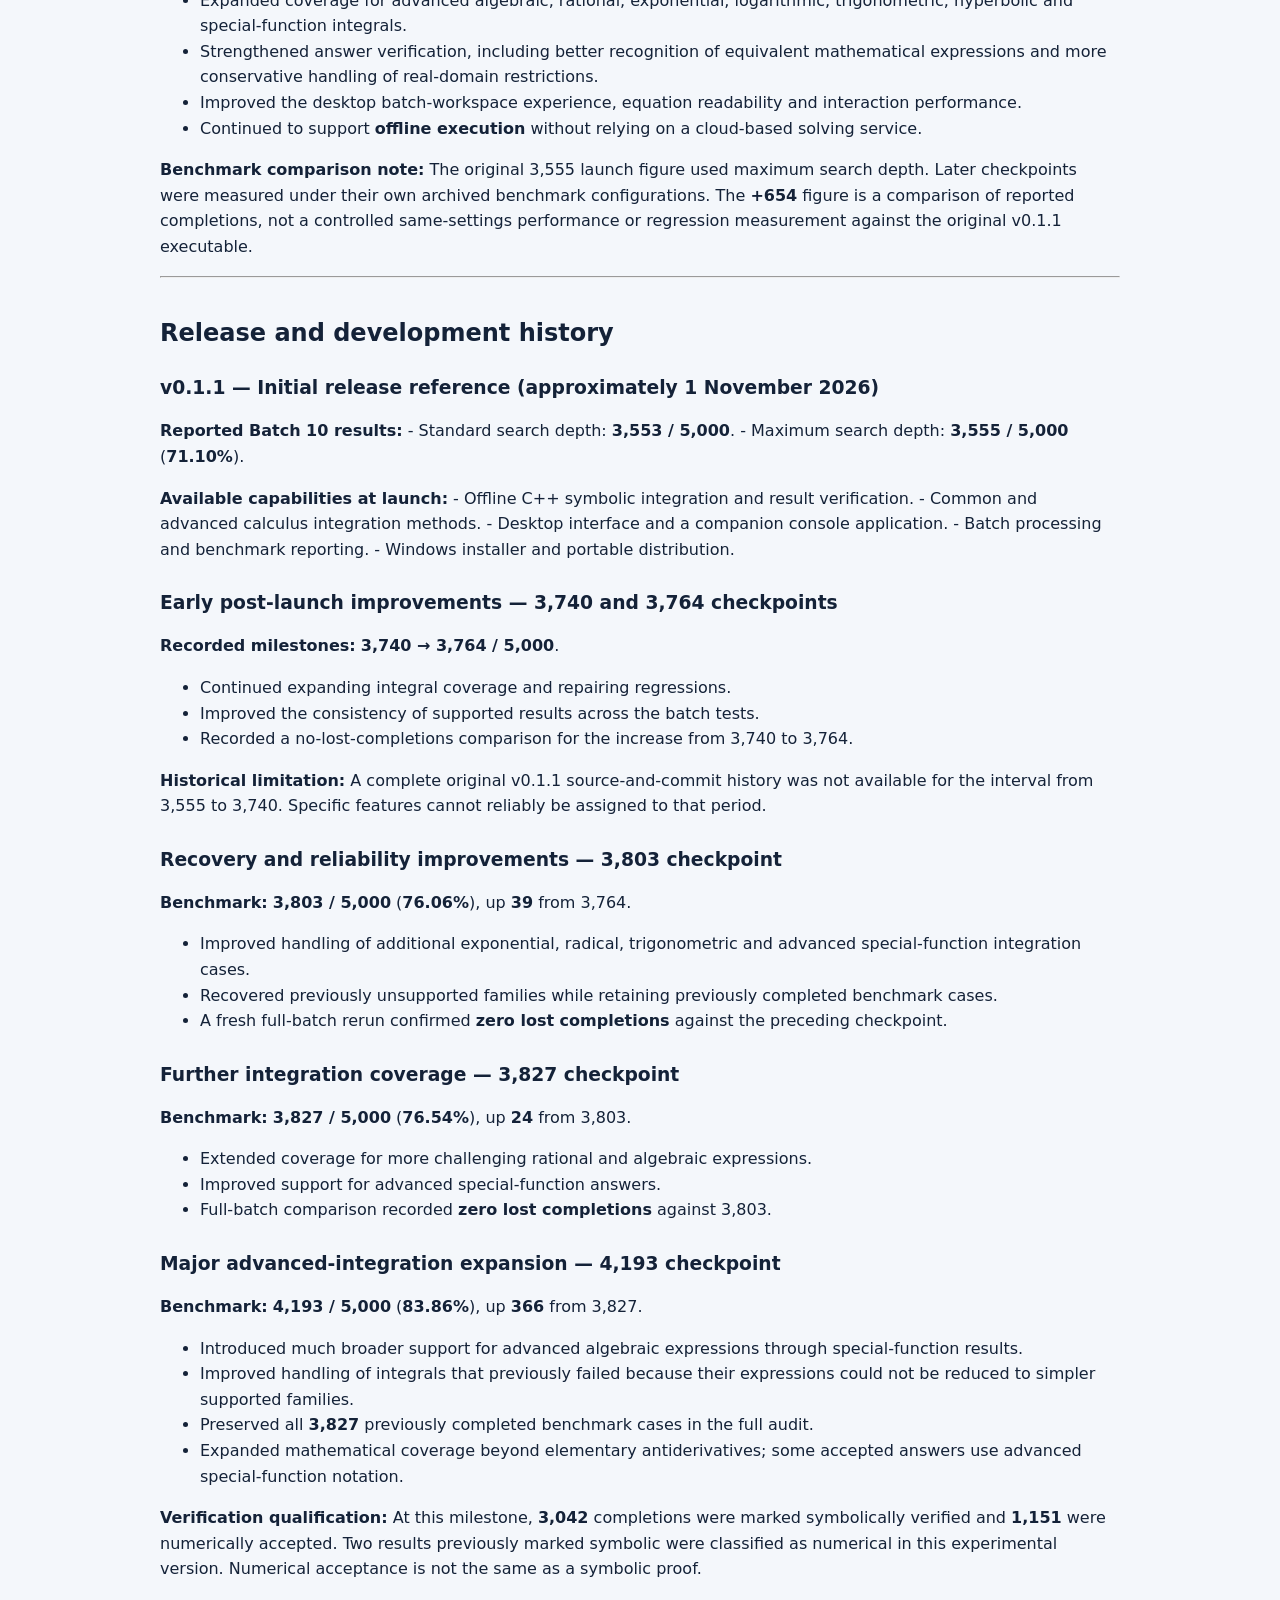
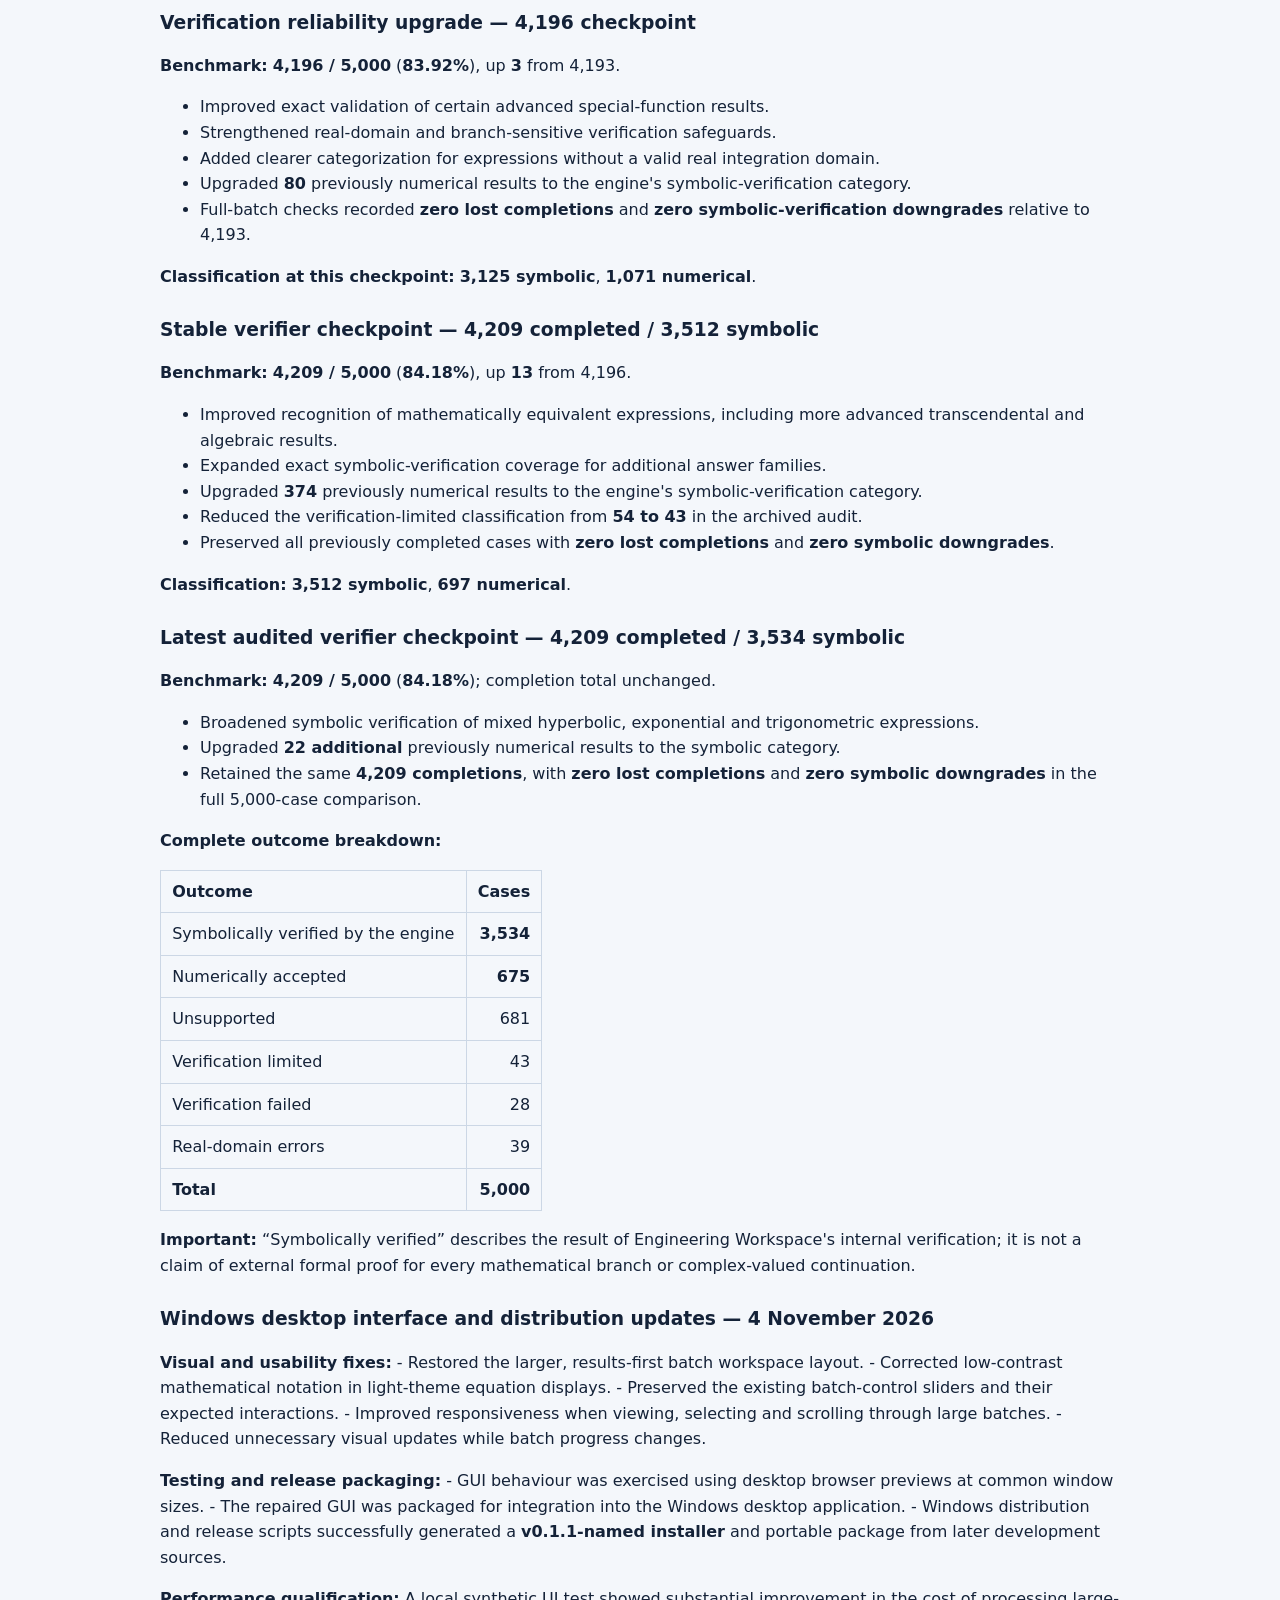
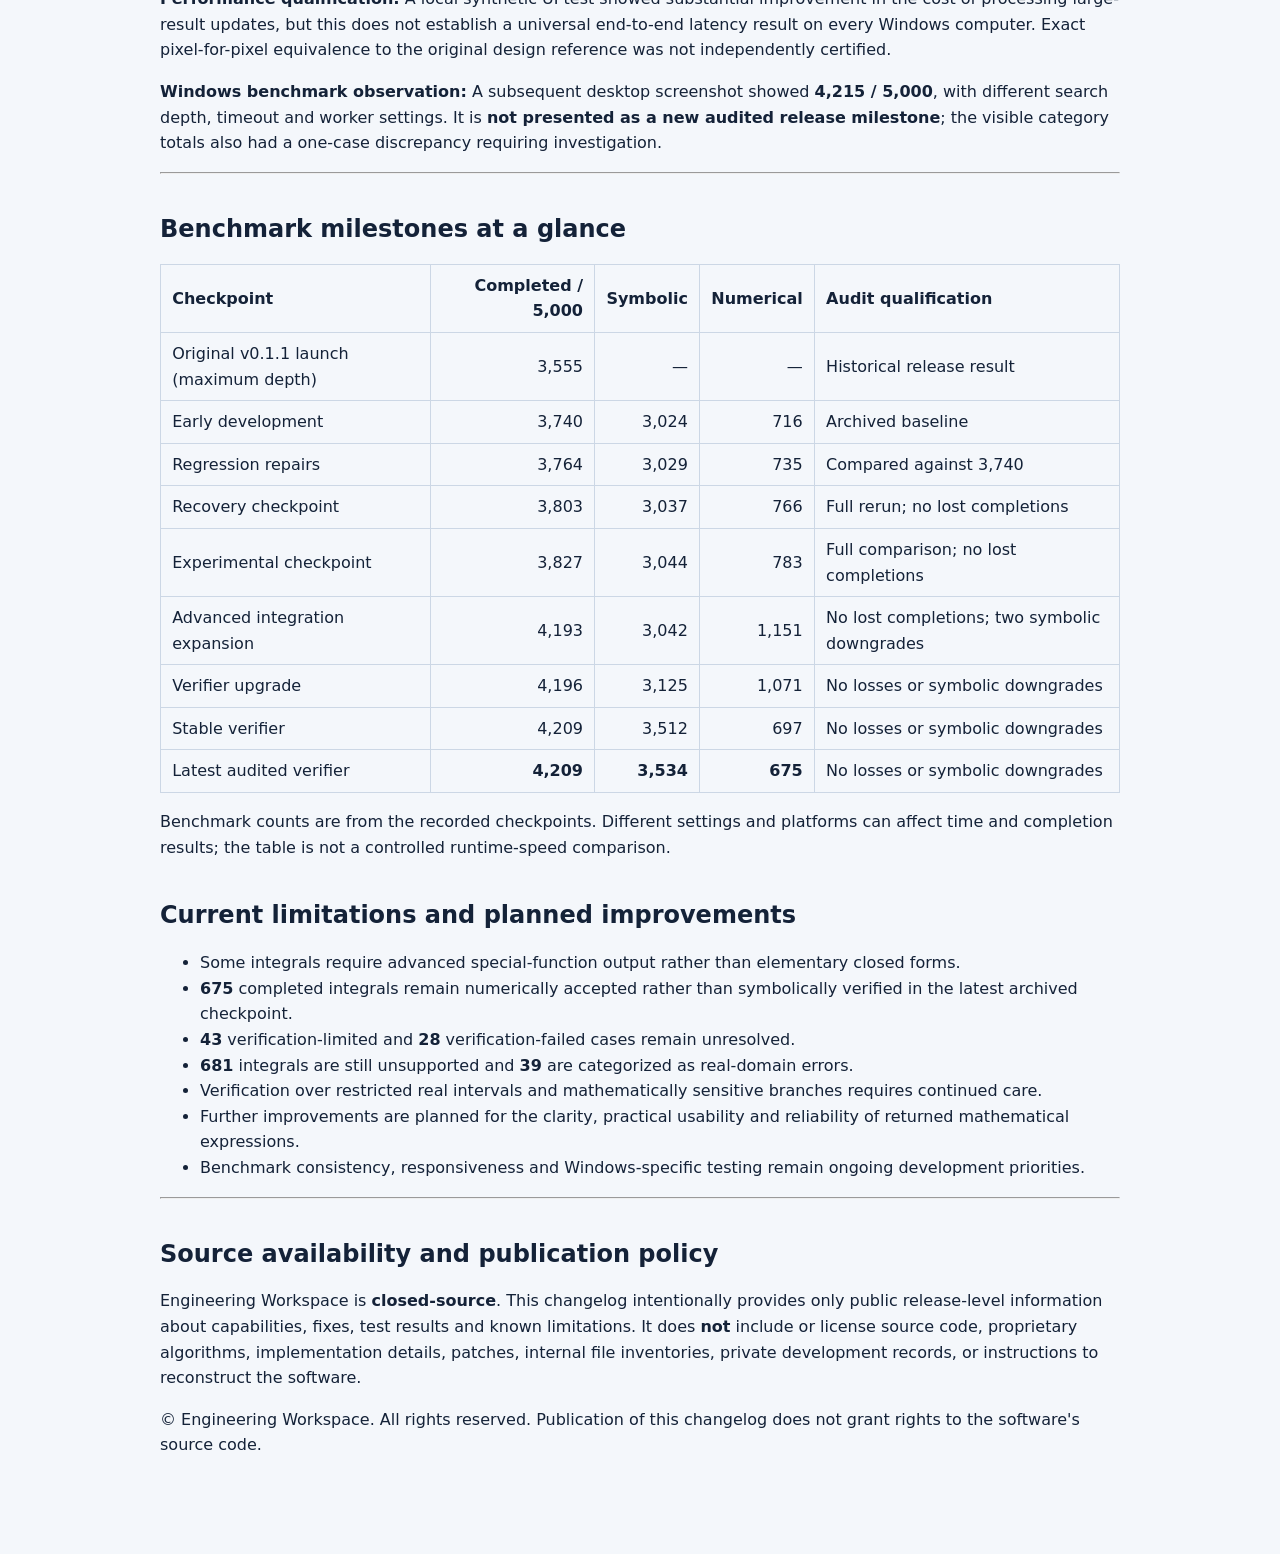
==== commit e14f00fc: "Publish v0.1.3 update installer and release notes" ====
--- a/docs/changelog/index.html
+++ b/docs/changelog/index.html
@@ -1,7 +1,7 @@
 <!doctype html><html lang="en"><head><meta charset="utf-8">
 <meta name="viewport" content="width=device-width, initial-scale=1">
 <title>Engineering Workspace version history</title>
-<meta name="description" content="Engineering Workspace release history and changelogs for v0.1.0, v0.1.1 and v0.1.2.">
+<meta name="description" content="Engineering Workspace release history and changelogs for v0.1.0, v0.1.1, v0.1.2 and v0.1.3.">
 <style>body{margin:0;background:#f4f7fb;color:#142238;font:16px/1.6 system-ui,Segoe UI,sans-serif}
 main{max-width:960px;margin:auto;padding:32px 20px 80px}a{color:#1559ca}h1,h2,h3{line-height:1.25}
 h1{font-size:2.2rem}h2{margin-top:2.5rem}h3{margin-top:1.8rem}
@@ -10,7 +10,7 @@
 nav{margin-bottom:1.4rem}code{overflow-wrap:anywhere}@media(max-width:600px){main{padding:20px 16px 50px}h1{font-size:1.8rem}}</style>
 </head><body><main><nav><a href="/">← Engineering Workspace</a> · <a href="https://github.com/C-NAUDE/Engineering-Workspace-Releases/releases">All downloads</a></nav>
 <h1>Engineering Workspace — Public Changelog</h1>
-<p><strong>Coverage:</strong> v0.1.0, v0.1.1 and v0.1.2<br />
+<p><strong>Coverage:</strong> v0.1.0, v0.1.1, v0.1.2 and v0.1.3<br />
 <strong>Updated:</strong> 5 November 2026<br />
 <strong>Product:</strong> Engineering Workspace — free, offline symbolic mathematics software<br />
 <strong>Distribution:</strong> Public release notes only. Engineering Workspace is <strong>closed-source</strong>.</p>
@@ -18,6 +18,7 @@
 <p>This is a public-facing changelog. It deliberately excludes source code, source patches, internal file paths, proprietary implementation methods, development prompts and private project structure. It describes user-visible functionality and measured results, not how the algorithms are implemented.</p>
 </blockquote>
 <h2>Version history</h2>
+<h3>v0.1.3 Beta — 5 November 2026</h3><ul><li>New published builds use new version numbers, so the app can identify maintenance updates.</li><li>The in-app Install update button downloads and verifies the official installer, then starts it after the app closes. Fresh installs check for updates automatically; existing installs retain their setting.</li><li>Integrator algorithms and benchmark results are unchanged.</li><li><a href="https://github.com/C-NAUDE/Engineering-Workspace-Releases/blob/main/RELEASE-NOTES-v0.1.3.md">v0.1.3 release notes</a> · <a href="https://github.com/C-NAUDE/Engineering-Workspace-Releases/releases/tag/v0.1.3">v0.1.3 downloads</a></li></ul>
 <h3>v0.1.2 Beta — 5 November 2026</h3>
 <ul>
 <li>Expanded the symbolic integration and verification work described below. The latest archived Batch 10 checkpoint completed <strong>4,209 of 5,000</strong> integrals: <strong>3,534 symbolically verified</strong> and <strong>675 numerically accepted</strong>.</li>
